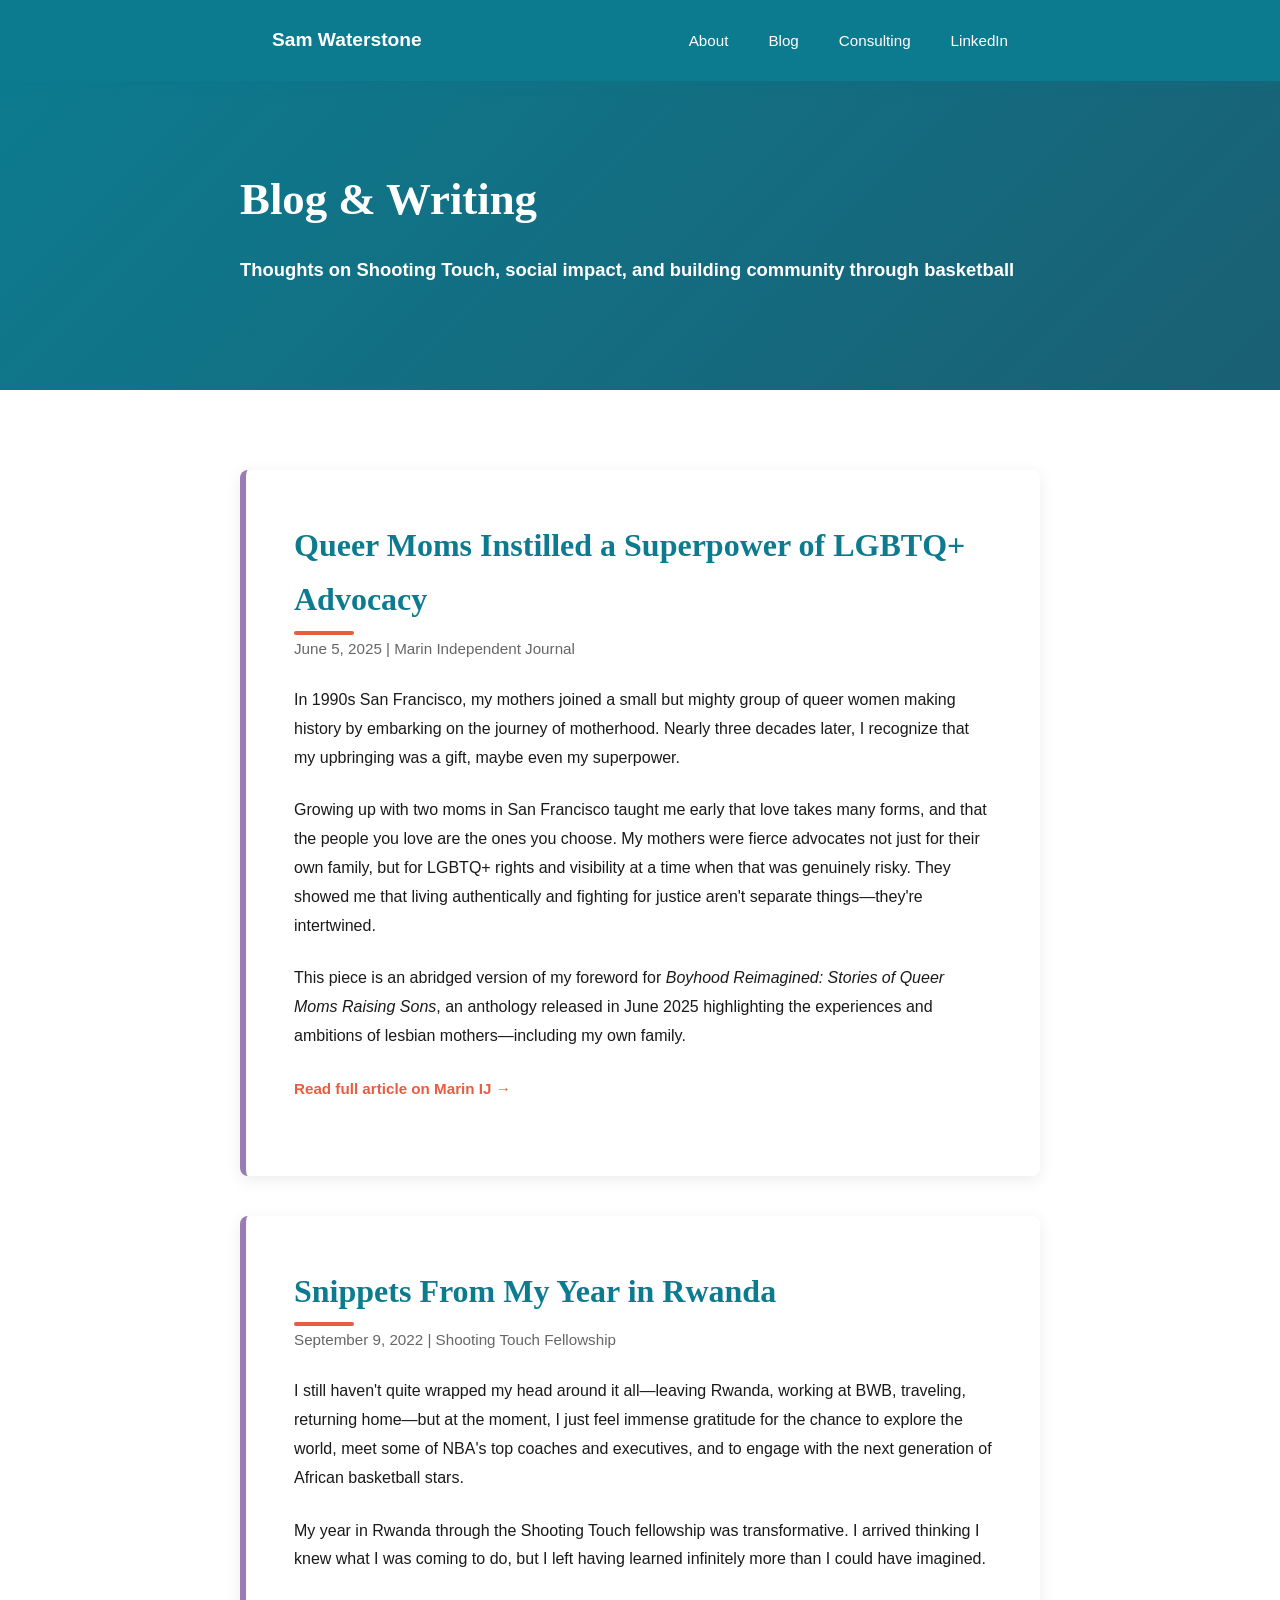
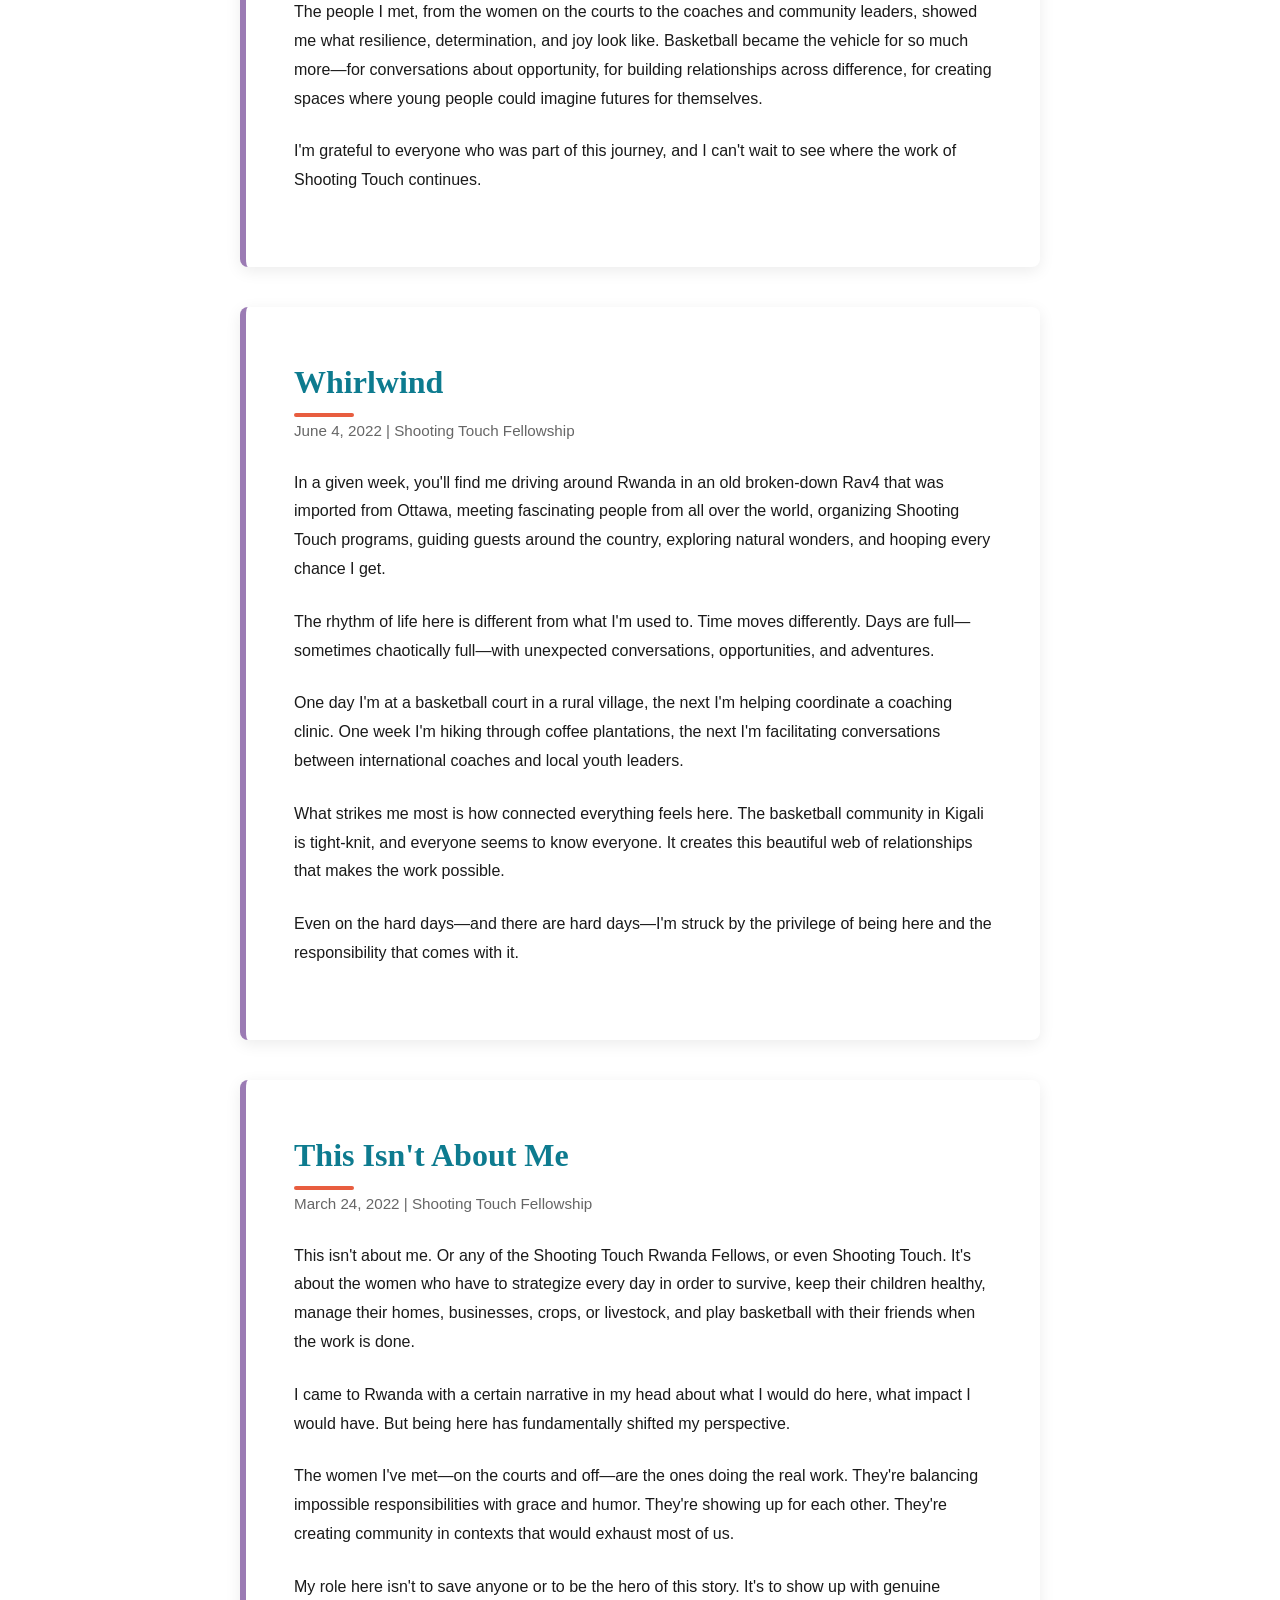
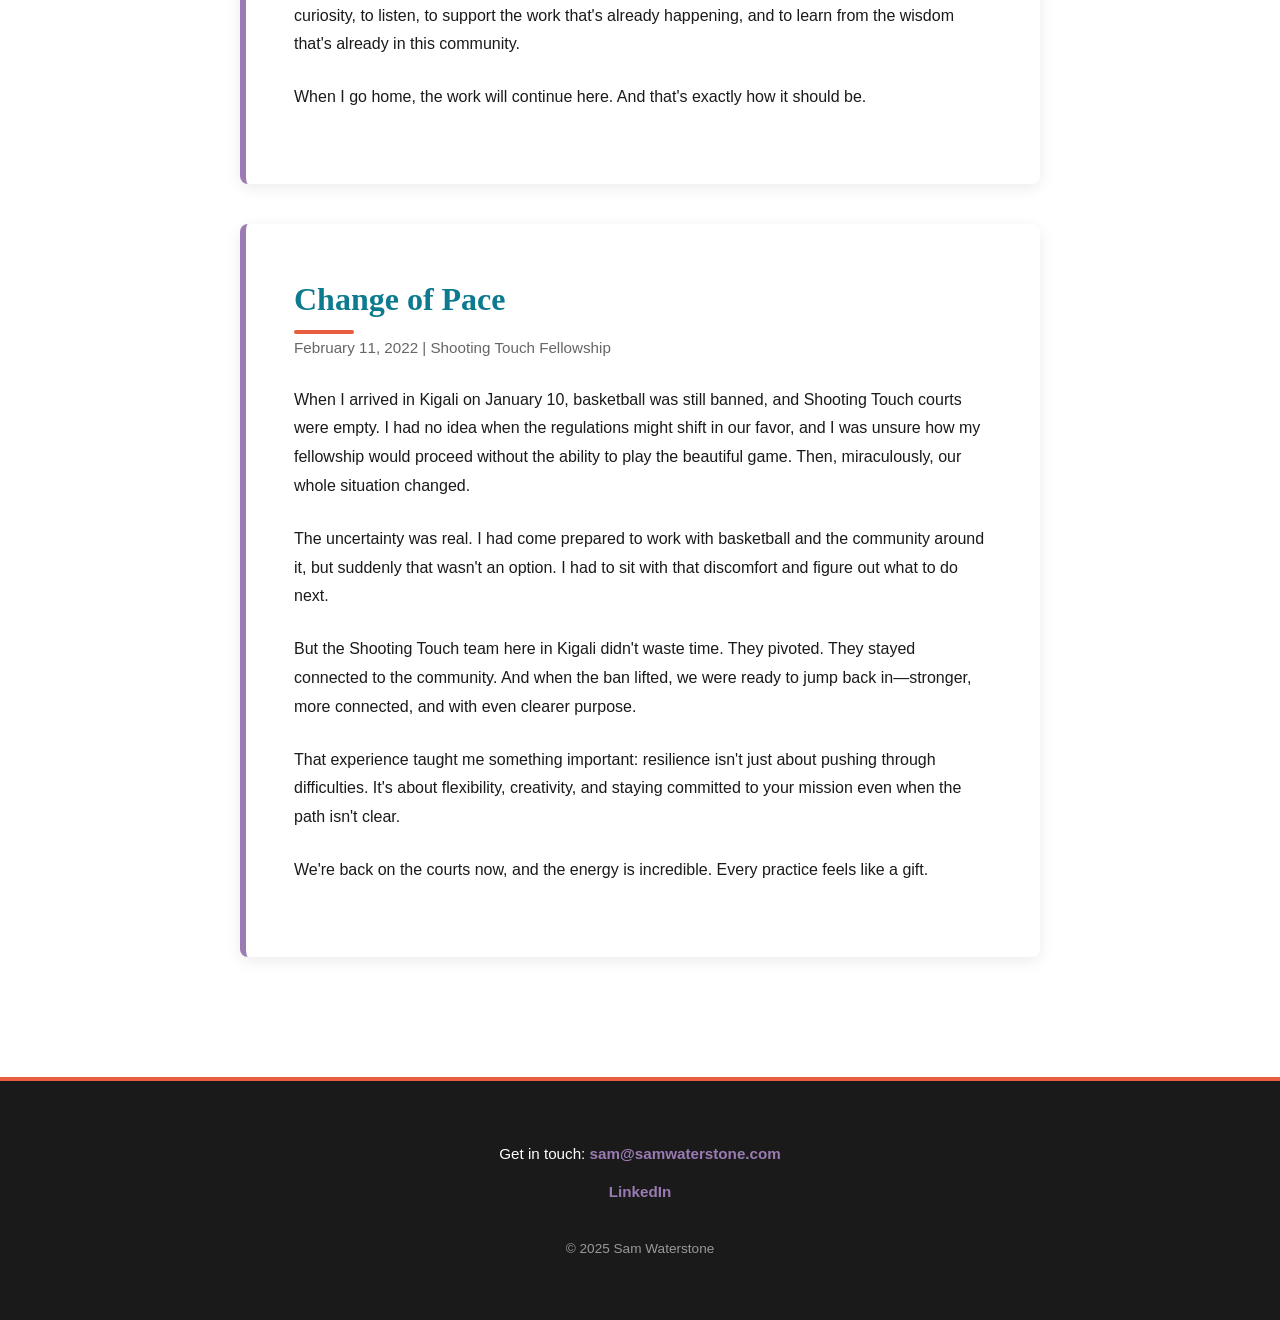
==== blog.html @ 20efb477 "Add files via upload" ====
<!DOCTYPE html>
<html lang="en">
<head>
    <meta charset="UTF-8">
    <meta name="viewport" content="width=device-width, initial-scale=1.0">
    <title>Blog | Sam Waterstone</title>
    <link rel="stylesheet" href="styles.css">
</head>
<body>
    <!-- Navigation -->
    <nav class="nav">
        <div class="nav-container">
            <a href="index.html" class="nav-logo">Sam Waterstone</a>
            <ul class="nav-menu">
                <li><a href="index.html#about">About</a></li>
                <li><a href="blog.html">Blog</a></li>
                <li><a href="index.html#consulting">Consulting</a></li>
                <li><a href="https://www.linkedin.com/in/samwaterstone/" target="_blank">LinkedIn</a></li>
            </ul>
        </div>
    </nav>

    <!-- Blog Header -->
    <section class="section blog-header">
        <div class="container">
            <h1>Blog & Writing</h1>
            <p class="section-lead">Thoughts on Shooting Touch, social impact, and building community through basketball</p>
        </div>
    </section>

    <!-- Blog Posts -->
    <section class="section writing">
        <div class="container">
            <!-- Post 1 -->
            <article class="blog-post">
                <h2>Queer Moms Instilled a Superpower of LGBTQ+ Advocacy</h2>
                <p class="article-meta">June 5, 2025 | Marin Independent Journal</p>
                <p>In 1990s San Francisco, my mothers joined a small but mighty group of queer women making history by embarking on the journey of motherhood. Nearly three decades later, I recognize that my upbringing was a gift, maybe even my superpower.</p>
                <p>Growing up with two moms in San Francisco taught me early that love takes many forms, and that the people you love are the ones you choose. My mothers were fierce advocates not just for their own family, but for LGBTQ+ rights and visibility at a time when that was genuinely risky. They showed me that living authentically and fighting for justice aren't separate things—they're intertwined.</p>
                <p>This piece is an abridged version of my foreword for <em>Boyhood Reimagined: Stories of Queer Moms Raising Sons</em>, an anthology released in June 2025 highlighting the experiences and ambitions of lesbian mothers—including my own family.</p>
                <p><a href="https://www.marinij.com/2025/06/04/marin-voice-queer-moms-instilled-a-superpower-of-lgbtq-advocacy/" target="_blank" class="read-more">Read full article on Marin IJ →</a></p>
            </article>

            <!-- Post 2 -->
            <article class="blog-post">
                <h2>Snippets From My Year in Rwanda</h2>
                <p class="article-meta">September 9, 2022 | Shooting Touch Fellowship</p>
                <p>I still haven't quite wrapped my head around it all—leaving Rwanda, working at BWB, traveling, returning home—but at the moment, I just feel immense gratitude for the chance to explore the world, meet some of NBA's top coaches and executives, and to engage with the next generation of African basketball stars.</p>
                <p>My year in Rwanda through the Shooting Touch fellowship was transformative. I arrived thinking I knew what I was coming to do, but I left having learned infinitely more than I could have imagined.</p>
                <p>The people I met, from the women on the courts to the coaches and community leaders, showed me what resilience, determination, and joy look like. Basketball became the vehicle for so much more—for conversations about opportunity, for building relationships across difference, for creating spaces where young people could imagine futures for themselves.</p>
                <p>I'm grateful to everyone who was part of this journey, and I can't wait to see where the work of Shooting Touch continues.</p>
            </article>

            <!-- Post 3 -->
            <article class="blog-post">
                <h2>Whirlwind</h2>
                <p class="article-meta">June 4, 2022 | Shooting Touch Fellowship</p>
                <p>In a given week, you'll find me driving around Rwanda in an old broken-down Rav4 that was imported from Ottawa, meeting fascinating people from all over the world, organizing Shooting Touch programs, guiding guests around the country, exploring natural wonders, and hooping every chance I get.</p>
                <p>The rhythm of life here is different from what I'm used to. Time moves differently. Days are full—sometimes chaotically full—with unexpected conversations, opportunities, and adventures.</p>
                <p>One day I'm at a basketball court in a rural village, the next I'm helping coordinate a coaching clinic. One week I'm hiking through coffee plantations, the next I'm facilitating conversations between international coaches and local youth leaders.</p>
                <p>What strikes me most is how connected everything feels here. The basketball community in Kigali is tight-knit, and everyone seems to know everyone. It creates this beautiful web of relationships that makes the work possible.</p>
                <p>Even on the hard days—and there are hard days—I'm struck by the privilege of being here and the responsibility that comes with it.</p>
            </article>

            <!-- Post 4 -->
            <article class="blog-post">
                <h2>This Isn't About Me</h2>
                <p class="article-meta">March 24, 2022 | Shooting Touch Fellowship</p>
                <p>This isn't about me. Or any of the Shooting Touch Rwanda Fellows, or even Shooting Touch. It's about the women who have to strategize every day in order to survive, keep their children healthy, manage their homes, businesses, crops, or livestock, and play basketball with their friends when the work is done.</p>
                <p>I came to Rwanda with a certain narrative in my head about what I would do here, what impact I would have. But being here has fundamentally shifted my perspective.</p>
                <p>The women I've met—on the courts and off—are the ones doing the real work. They're balancing impossible responsibilities with grace and humor. They're showing up for each other. They're creating community in contexts that would exhaust most of us.</p>
                <p>My role here isn't to save anyone or to be the hero of this story. It's to show up with genuine curiosity, to listen, to support the work that's already happening, and to learn from the wisdom that's already in this community.</p>
                <p>When I go home, the work will continue here. And that's exactly how it should be.</p>
            </article>

            <!-- Post 5 -->
            <article class="blog-post">
                <h2>Change of Pace</h2>
                <p class="article-meta">February 11, 2022 | Shooting Touch Fellowship</p>
                <p>When I arrived in Kigali on January 10, basketball was still banned, and Shooting Touch courts were empty. I had no idea when the regulations might shift in our favor, and I was unsure how my fellowship would proceed without the ability to play the beautiful game. Then, miraculously, our whole situation changed.</p>
                <p>The uncertainty was real. I had come prepared to work with basketball and the community around it, but suddenly that wasn't an option. I had to sit with that discomfort and figure out what to do next.</p>
                <p>But the Shooting Touch team here in Kigali didn't waste time. They pivoted. They stayed connected to the community. And when the ban lifted, we were ready to jump back in—stronger, more connected, and with even clearer purpose.</p>
                <p>That experience taught me something important: resilience isn't just about pushing through difficulties. It's about flexibility, creativity, and staying committed to your mission even when the path isn't clear.</p>
                <p>We're back on the courts now, and the energy is incredible. Every practice feels like a gift.</p>
            </article>
        </div>
    </section>

    <!-- Footer -->
    <footer class="footer">
        <div class="container">
            <p>Get in touch: <a href="mailto:sam@samwaterstone.com">sam@samwaterstone.com</a></p>
            <p><a href="https://www.linkedin.com/in/samwaterstone/" target="_blank">LinkedIn</a></p>
            <p class="footer-note">© 2025 Sam Waterstone</p>
        </div>
    </footer>

</body>
</html>
---- styles.css ----
* {
    margin: 0;
    padding: 0;
    box-sizing: border-box;
}

:root {
    --teal: #0D7B8F;
    --coral: #E85D3F;
    --purple: #9B7BB4;
    --navy: #1a1a1a;
    --white: #ffffff;
    --light-bg: #f5f3f8;
    --text: #1a1a1a;
    --light-gray: #666666;
}

html {
    scroll-behavior: smooth;
}

body {
    font-family: -apple-system, BlinkMacSystemFont, "Segoe UI", "Helvetica Neue", sans-serif;
    line-height: 1.7;
    color: var(--text);
    background-color: var(--white);
}

/* Navigation */
.nav {
    background: var(--teal);
    box-shadow: 0 4px 12px rgba(13, 123, 143, 0.15);
    position: sticky;
    top: 0;
    z-index: 100;
}

.nav-container {
    max-width: 800px;
    margin: 0 auto;
    padding: 1.5rem 2rem;
    display: flex;
    justify-content: space-between;
    align-items: center;
}

.nav-logo {
    font-size: 1.2rem;
    font-weight: 700;
    color: var(--white);
    text-decoration: none;
}

.nav-menu {
    display: flex;
    list-style: none;
    gap: 2.5rem;
}

.nav-menu a {
    color: var(--white);
    text-decoration: none;
    font-size: 0.95rem;
    transition: all 0.2s ease;
    font-weight: 500;
}

.nav-menu a:hover {
    color: var(--purple);
}

/* Hero Section */
.hero {
    padding: 4rem 2rem;
    background: linear-gradient(135deg, var(--light-bg) 0%, var(--white) 100%);
    text-align: center;
}

.hero-content {
    max-width: 800px;
    margin: 0 auto;
}

.hero-image {
    width: 220px;
    height: 220px;
    border-radius: 50%;
    object-fit: cover;
    margin-bottom: 2rem;
    border: 5px solid var(--teal);
    box-shadow: 0 8px 24px rgba(13, 123, 143, 0.2);
}

.hero h1 {
    font-size: 3rem;
    font-weight: 800;
    color: var(--teal);
    margin-bottom: 1rem;
    font-family: Georgia, "Times New Roman", serif;
    line-height: 1.1;
    letter-spacing: -1px;
}

.hero-subtitle {
    font-size: 1.3rem;
    color: var(--coral);
    margin: 0;
    font-weight: 600;
}

/* Sections */
.section {
    padding: 5rem 2rem;
    border-top: none;
}

.container {
    max-width: 800px;
    margin: 0 auto;
}

.section h2 {
    font-size: 2.5rem;
    font-weight: 800;
    color: var(--navy);
    margin-bottom: 0.5rem;
    font-family: Georgia, "Times New Roman", serif;
    position: relative;
    display: inline-block;
}

.section h2:after {
    content: '';
    position: absolute;
    bottom: -8px;
    left: 0;
    width: 60px;
    height: 4px;
    background: var(--coral);
    border-radius: 2px;
}

.section h3 {
    font-size: 1.5rem;
    color: var(--teal);
    margin-top: 1.5rem;
    margin-bottom: 1rem;
    font-family: Georgia, "Times New Roman", serif;
    font-weight: 700;
}

.section-lead {
    font-size: 1.2rem;
    color: var(--coral);
    margin-bottom: 1.5rem;
    font-weight: 600;
}

.section p {
    margin-bottom: 1.5rem;
    line-height: 1.8;
}

/* About Section */
.about {
    background: var(--light-bg);
}

/* Consulting Section */
.consulting {
    background: var(--white);
}

.service-list {
    list-style: none;
    margin: 1.5rem 0 2rem 0;
    display: grid;
    grid-template-columns: repeat(auto-fit, minmax(250px, 1fr));
    gap: 1rem;
}

.service-list li {
    padding: 1.25rem;
    background: var(--white);
    border-left: 4px solid var(--purple);
    border-radius: 4px;
    color: var(--text);
    font-weight: 500;
    box-shadow: 0 2px 8px rgba(0, 0, 0, 0.05);
}

/* Writing Section */
.writing {
    background: var(--white);
}

.article {
    background: var(--light-bg);
    padding: 2.5rem;
    margin-bottom: 2rem;
    border-left: 6px solid var(--coral);
    border-radius: 4px;
    box-shadow: 0 4px 12px rgba(0, 0, 0, 0.08);
    transition: all 0.3s ease;
}

.article:hover {
    transform: translateY(-4px);
    box-shadow: 0 8px 20px rgba(232, 93, 63, 0.15);
}

.article h3 {
    color: var(--teal);
    margin-top: 0;
    margin-bottom: 0.5rem;
    font-size: 1.4rem;
}

.article-meta {
    font-size: 0.9rem;
    color: var(--light-gray);
    margin-bottom: 1.25rem;
    display: block;
    font-weight: 500;
}

.article-excerpt {
    color: var(--text);
    margin-bottom: 1.25rem;
    font-style: italic;
    line-height: 1.8;
    color: #555;
}

.read-more {
    color: var(--coral);
    text-decoration: none;
    font-weight: 600;
    transition: all 0.2s ease;
    display: inline-block;
    font-size: 0.95rem;
}

.read-more:hover {
    transform: translateX(6px);
    color: var(--teal);
}

/* Footer */
.footer {
    background: var(--navy);
    padding: 3rem 2rem;
    border-top: 4px solid var(--coral);
    text-align: center;
    color: var(--white);
    font-size: 0.95rem;
}

.footer p {
    margin: 0.75rem 0;
}

.footer a {
    color: var(--purple);
    text-decoration: none;
    transition: color 0.2s ease;
    font-weight: 600;
}

.footer a:hover {
    color: var(--coral);
}

.footer-note {
    margin-top: 2rem !important;
    font-size: 0.85rem;
    color: #999;
}

/* Responsive Design */
@media (max-width: 768px) {
    .nav-menu {
        gap: 1.5rem;
        font-size: 0.9rem;
    }

    .hero h1 {
        font-size: 1.8rem;
    }

    .hero-subtitle {
        font-size: 1rem;
    }

    .section {
        padding: 3rem 2rem;
    }

    .section h2 {
        font-size: 1.5rem;
    }

    .article {
        padding: 1.5rem;
    }
}

@media (max-width: 480px) {
    .nav-container {
        flex-direction: column;
        gap: 1rem;
        padding: 1rem;
    }

    .nav-menu {
        flex-direction: column;
        gap: 1rem;
        width: 100%;
    }

    .nav-menu a {
        display: block;
        padding: 0.5rem 0;
    }

    .hero h1 {
        font-size: 1.5rem;
    }

    .hero-image {
        width: 150px;
        height: 150px;
    }
}

/* Print Styles */
@media print {
    .nav {
        display: none;
    }

    .section {
        page-break-inside: avoid;
    }
}

/* Accessibility */
@media (prefers-reduced-motion: reduce) {
    * {
        animation-duration: 0.01ms !important;
        animation-iteration-count: 1 !important;
        transition-duration: 0.01ms !important;
    }
}

/* Blog Header */
.blog-header {
    background: linear-gradient(135deg, var(--teal) 0%, #1a5f73 100%);
    color: var(--white);
}

.blog-header h1 {
    font-size: 2.8rem;
    font-weight: 800;
    margin: 0 0 1rem 0;
    font-family: Georgia, "Times New Roman", serif;
}

.blog-header .section-lead {
    color: var(--white);
    font-size: 1.15rem;
}

/* Blog Post Styling */
.blog-post {
    background: var(--white);
    padding: 3rem;
    margin-bottom: 2.5rem;
    border-radius: 8px;
    box-shadow: 0 4px 16px rgba(0, 0, 0, 0.08);
    transition: all 0.3s ease;
    border-left: 6px solid var(--purple);
}

.blog-post:hover {
    transform: translateY(-4px);
    box-shadow: 0 8px 24px rgba(13, 123, 143, 0.12);
}

.blog-post h2 {
    color: var(--teal);
    font-size: 2rem;
    font-family: Georgia, "Times New Roman", serif;
    font-weight: 800;
    margin: 0 0 0.5rem 0;
}

.blog-post .article-meta {
    color: var(--light-gray);
    font-size: 0.95rem;
    margin-bottom: 1.5rem;
}

button:focus-visible {
    outline: 2px solid var(--purple);
    outline-offset: 2px;
}
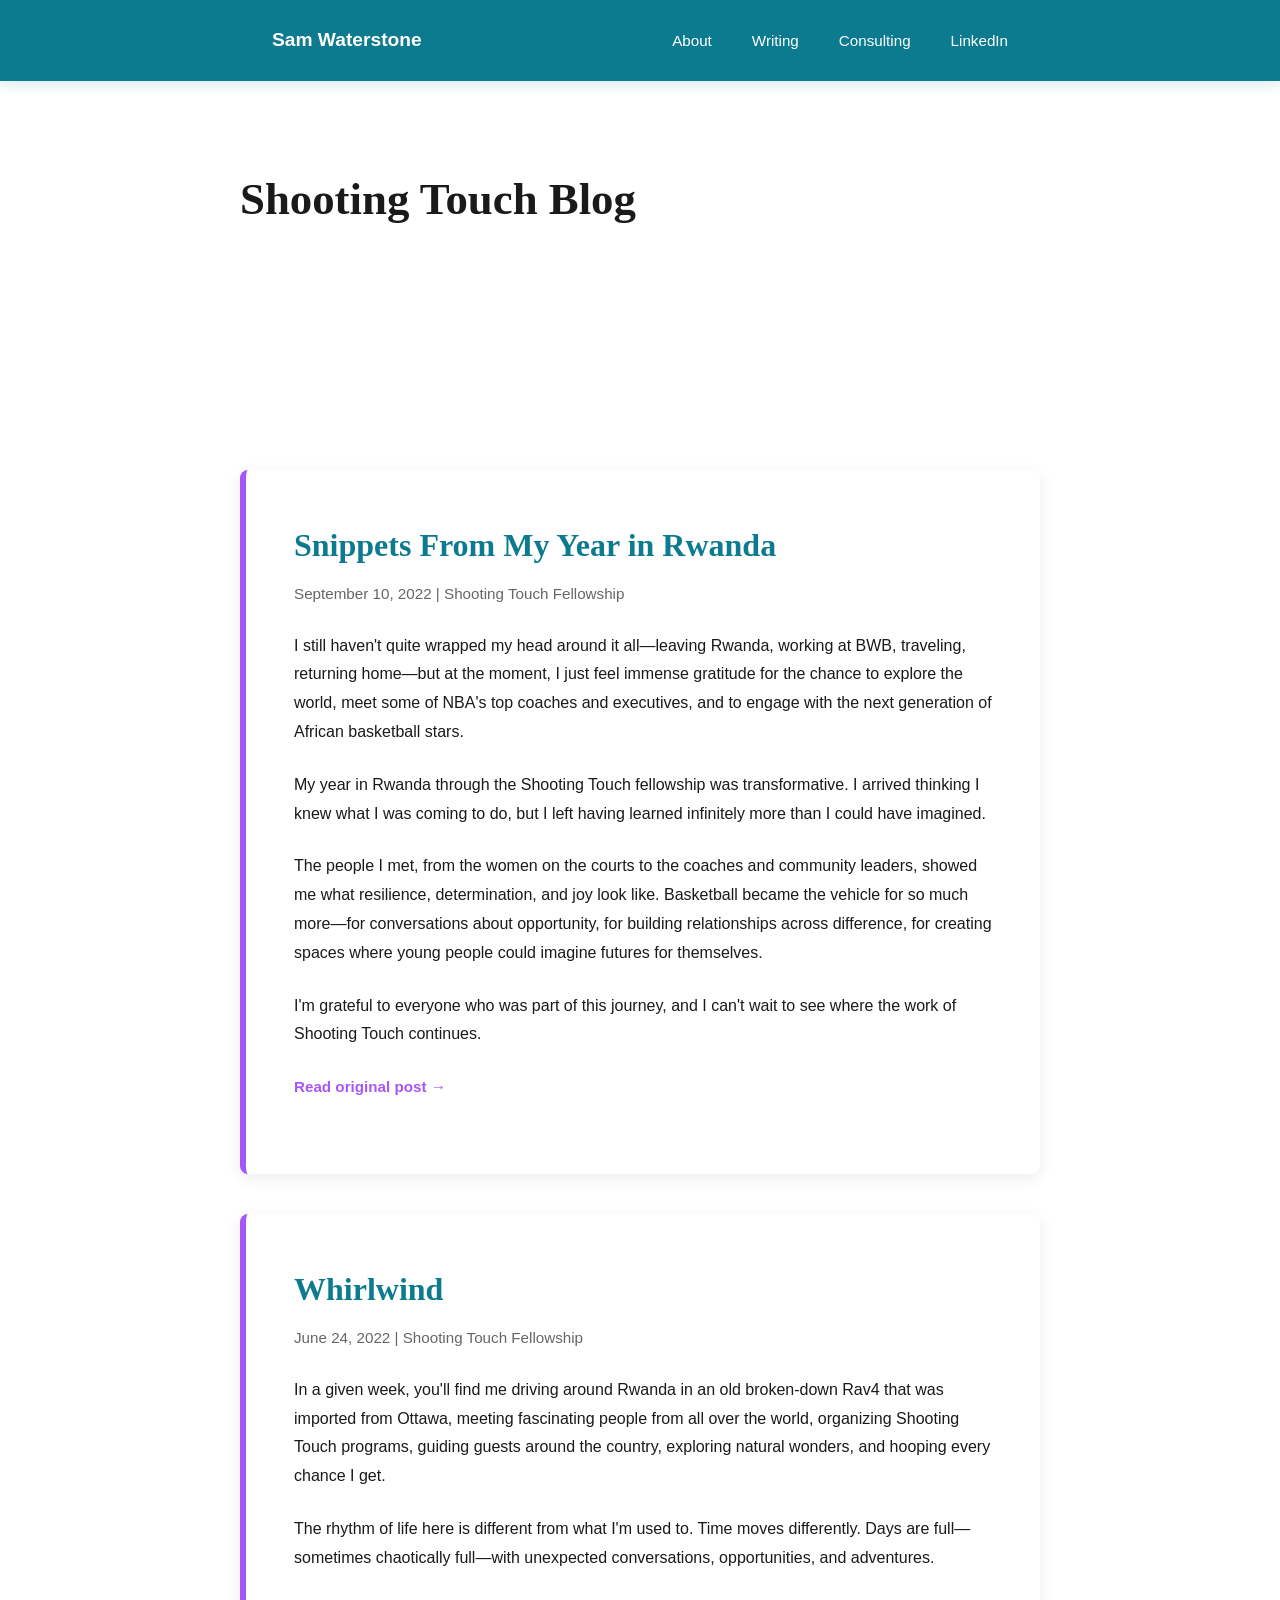
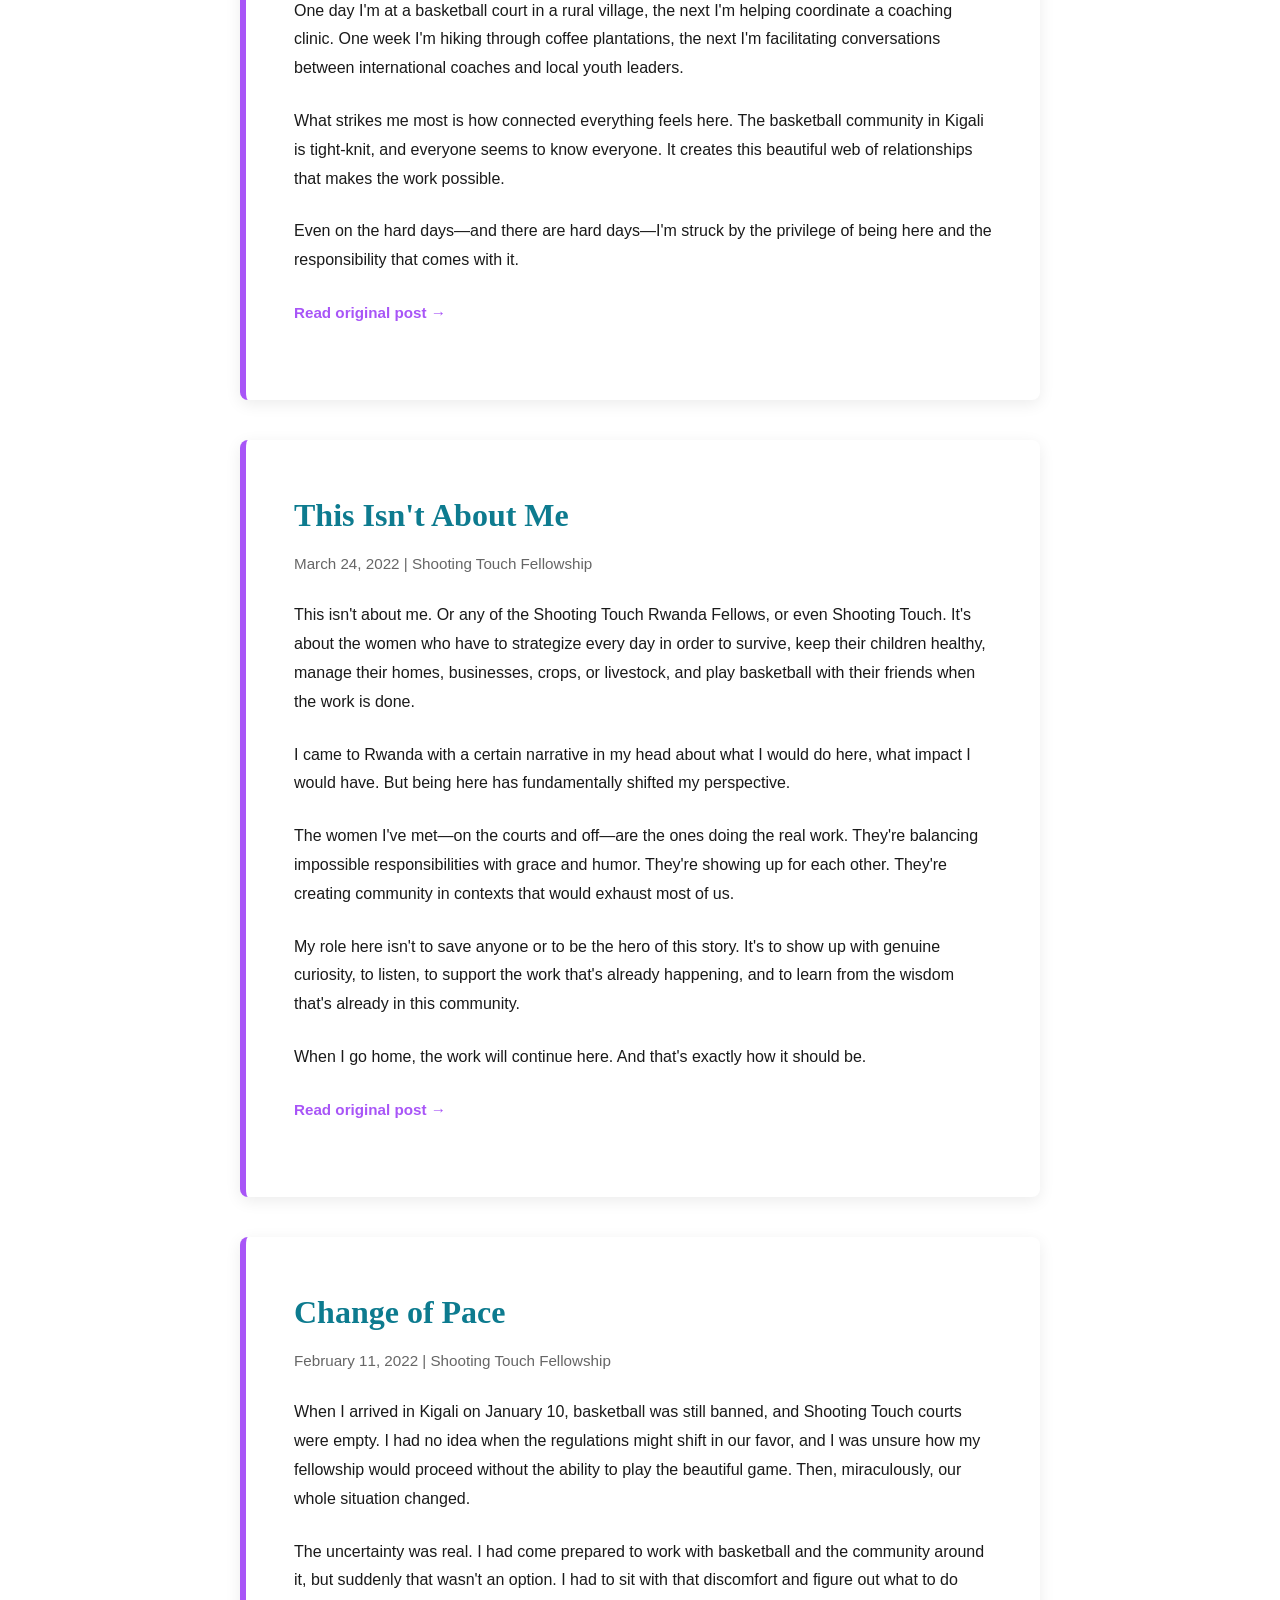
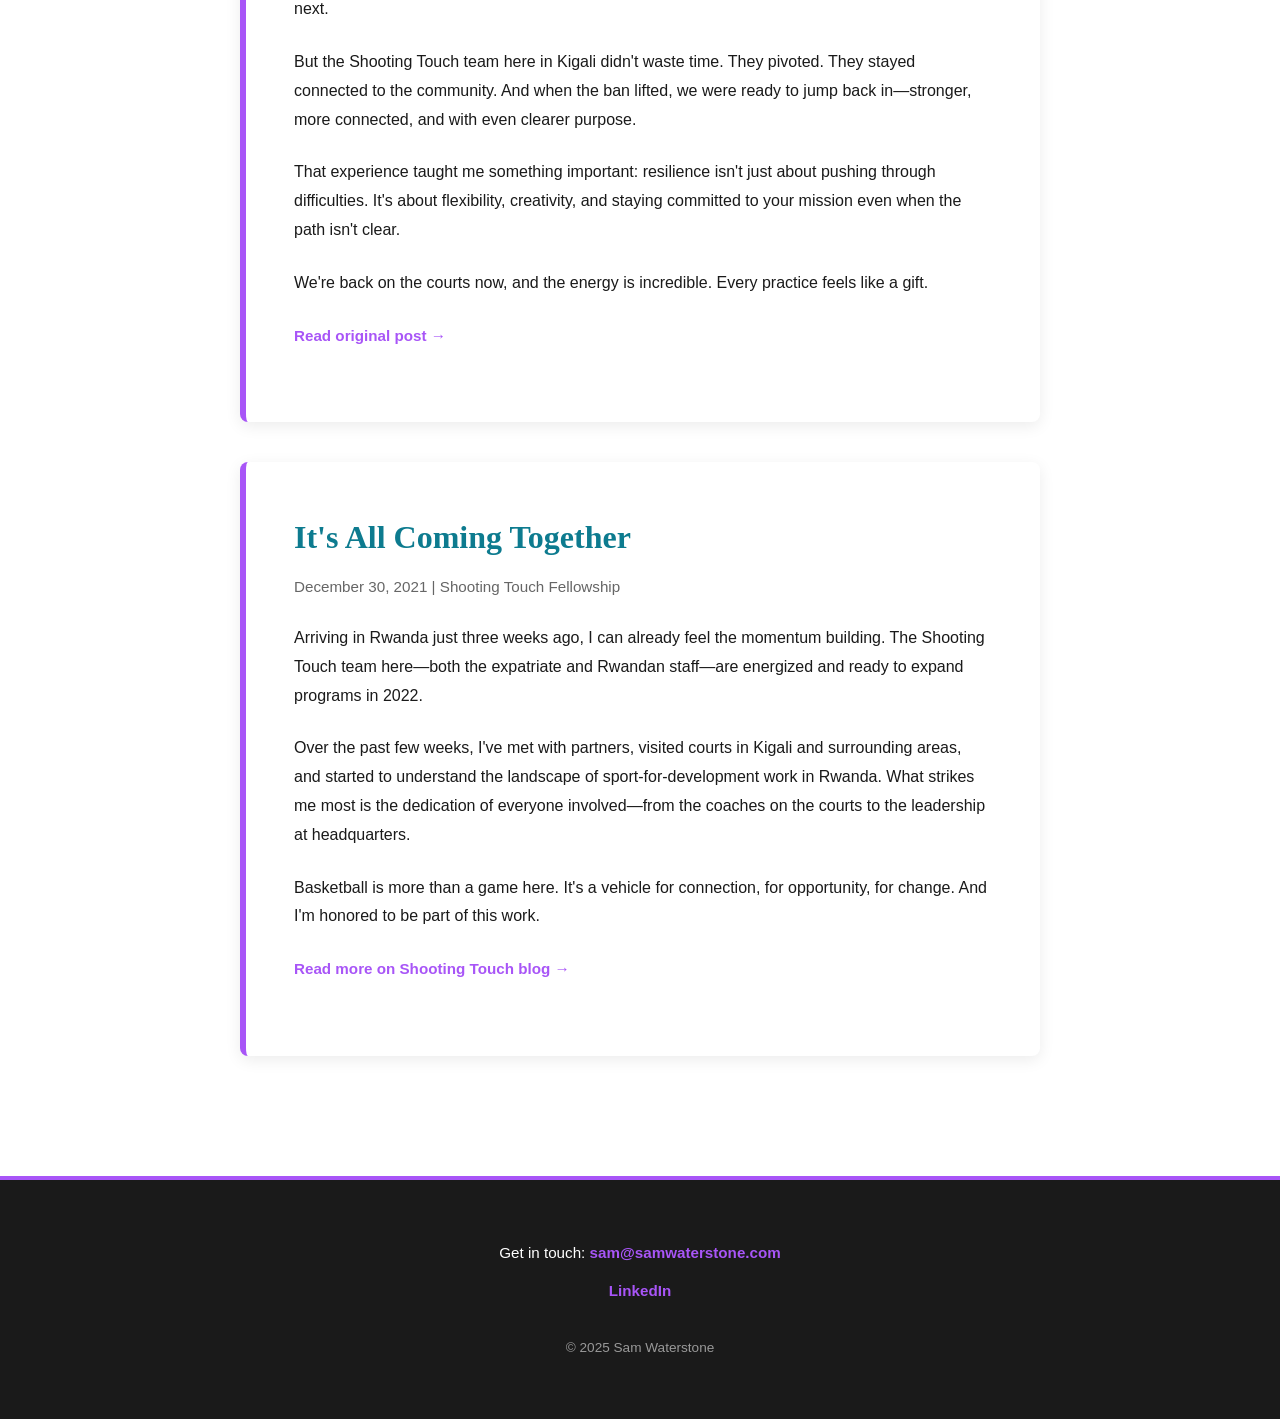
==== commit ca4c184f: "Add files via upload" ====
--- a/blog.html
+++ b/blog.html
@@ -13,7 +13,7 @@
             <a href="index.html" class="nav-logo">Sam Waterstone</a>
             <ul class="nav-menu">
                 <li><a href="index.html#about">About</a></li>
-                <li><a href="blog.html">Blog</a></li>
+                <li><a href="writing.html">Writing</a></li>
                 <li><a href="index.html#consulting">Consulting</a></li>
                 <li><a href="https://www.linkedin.com/in/samwaterstone/" target="_blank">LinkedIn</a></li>
             </ul>
@@ -23,8 +23,8 @@
     <!-- Blog Header -->
     <section class="section blog-header">
         <div class="container">
-            <h1>Blog & Writing</h1>
-            <p class="section-lead">Thoughts on Shooting Touch, social impact, and building community through basketball</p>
+            <h1>Shooting Touch Blog</h1>
+            <p class="section-lead">Reflections on sport for development, community, and basketball in Rwanda</p>
         </div>
     </section>
 
@@ -33,36 +33,28 @@
         <div class="container">
             <!-- Post 1 -->
             <article class="blog-post">
-                <h2>Queer Moms Instilled a Superpower of LGBTQ+ Advocacy</h2>
-                <p class="article-meta">June 5, 2025 | Marin Independent Journal</p>
-                <p>In 1990s San Francisco, my mothers joined a small but mighty group of queer women making history by embarking on the journey of motherhood. Nearly three decades later, I recognize that my upbringing was a gift, maybe even my superpower.</p>
-                <p>Growing up with two moms in San Francisco taught me early that love takes many forms, and that the people you love are the ones you choose. My mothers were fierce advocates not just for their own family, but for LGBTQ+ rights and visibility at a time when that was genuinely risky. They showed me that living authentically and fighting for justice aren't separate things—they're intertwined.</p>
-                <p>This piece is an abridged version of my foreword for <em>Boyhood Reimagined: Stories of Queer Moms Raising Sons</em>, an anthology released in June 2025 highlighting the experiences and ambitions of lesbian mothers—including my own family.</p>
-                <p><a href="https://www.marinij.com/2025/06/04/marin-voice-queer-moms-instilled-a-superpower-of-lgbtq-advocacy/" target="_blank" class="read-more">Read full article on Marin IJ →</a></p>
+                <h2>Snippets From My Year in Rwanda</h2>
+                <p class="article-meta">September 10, 2022 | Shooting Touch Fellowship</p>
+                <p>I still haven't quite wrapped my head around it all—leaving Rwanda, working at BWB, traveling, returning home—but at the moment, I just feel immense gratitude for the chance to explore the world, meet some of NBA's top coaches and executives, and to engage with the next generation of African basketball stars.</p>
+                <p>My year in Rwanda through the Shooting Touch fellowship was transformative. I arrived thinking I knew what I was coming to do, but I left having learned infinitely more than I could have imagined.</p>
+                <p>The people I met, from the women on the courts to the coaches and community leaders, showed me what resilience, determination, and joy look like. Basketball became the vehicle for so much more—for conversations about opportunity, for building relationships across difference, for creating spaces where young people could imagine futures for themselves.</p>
+                <p>I'm grateful to everyone who was part of this journey, and I can't wait to see where the work of Shooting Touch continues.</p>
+                <p><a href="https://shootingtouch.wordpress.com/2022/09/09/snippets-from-my-year-in-rwanda/" target="_blank" class="read-more">Read original post →</a></p>
             </article>
 
             <!-- Post 2 -->
             <article class="blog-post">
-                <h2>Snippets From My Year in Rwanda</h2>
-                <p class="article-meta">September 9, 2022 | Shooting Touch Fellowship</p>
-                <p>I still haven't quite wrapped my head around it all—leaving Rwanda, working at BWB, traveling, returning home—but at the moment, I just feel immense gratitude for the chance to explore the world, meet some of NBA's top coaches and executives, and to engage with the next generation of African basketball stars.</p>
-                <p>My year in Rwanda through the Shooting Touch fellowship was transformative. I arrived thinking I knew what I was coming to do, but I left having learned infinitely more than I could have imagined.</p>
-                <p>The people I met, from the women on the courts to the coaches and community leaders, showed me what resilience, determination, and joy look like. Basketball became the vehicle for so much more—for conversations about opportunity, for building relationships across difference, for creating spaces where young people could imagine futures for themselves.</p>
-                <p>I'm grateful to everyone who was part of this journey, and I can't wait to see where the work of Shooting Touch continues.</p>
-            </article>
-
-            <!-- Post 3 -->
-            <article class="blog-post">
                 <h2>Whirlwind</h2>
-                <p class="article-meta">June 4, 2022 | Shooting Touch Fellowship</p>
+                <p class="article-meta">June 24, 2022 | Shooting Touch Fellowship</p>
                 <p>In a given week, you'll find me driving around Rwanda in an old broken-down Rav4 that was imported from Ottawa, meeting fascinating people from all over the world, organizing Shooting Touch programs, guiding guests around the country, exploring natural wonders, and hooping every chance I get.</p>
                 <p>The rhythm of life here is different from what I'm used to. Time moves differently. Days are full—sometimes chaotically full—with unexpected conversations, opportunities, and adventures.</p>
                 <p>One day I'm at a basketball court in a rural village, the next I'm helping coordinate a coaching clinic. One week I'm hiking through coffee plantations, the next I'm facilitating conversations between international coaches and local youth leaders.</p>
                 <p>What strikes me most is how connected everything feels here. The basketball community in Kigali is tight-knit, and everyone seems to know everyone. It creates this beautiful web of relationships that makes the work possible.</p>
                 <p>Even on the hard days—and there are hard days—I'm struck by the privilege of being here and the responsibility that comes with it.</p>
+                <p><a href="https://shootingtouch.wordpress.com/2022/06/04/whirlwind/" target="_blank" class="read-more">Read original post →</a></p>
             </article>
 
-            <!-- Post 4 -->
+            <!-- Post 3 -->
             <article class="blog-post">
                 <h2>This Isn't About Me</h2>
                 <p class="article-meta">March 24, 2022 | Shooting Touch Fellowship</p>
@@ -71,9 +63,10 @@
                 <p>The women I've met—on the courts and off—are the ones doing the real work. They're balancing impossible responsibilities with grace and humor. They're showing up for each other. They're creating community in contexts that would exhaust most of us.</p>
                 <p>My role here isn't to save anyone or to be the hero of this story. It's to show up with genuine curiosity, to listen, to support the work that's already happening, and to learn from the wisdom that's already in this community.</p>
                 <p>When I go home, the work will continue here. And that's exactly how it should be.</p>
+                <p><a href="https://shootingtouch.wordpress.com/2022/03/24/this-isnt-about-me/" target="_blank" class="read-more">Read original post →</a></p>
             </article>
 
-            <!-- Post 5 -->
+            <!-- Post 4 -->
             <article class="blog-post">
                 <h2>Change of Pace</h2>
                 <p class="article-meta">February 11, 2022 | Shooting Touch Fellowship</p>
@@ -82,6 +75,17 @@
                 <p>But the Shooting Touch team here in Kigali didn't waste time. They pivoted. They stayed connected to the community. And when the ban lifted, we were ready to jump back in—stronger, more connected, and with even clearer purpose.</p>
                 <p>That experience taught me something important: resilience isn't just about pushing through difficulties. It's about flexibility, creativity, and staying committed to your mission even when the path isn't clear.</p>
                 <p>We're back on the courts now, and the energy is incredible. Every practice feels like a gift.</p>
+                <p><a href="https://shootingtouch.wordpress.com/2022/02/11/change-of-pace/" target="_blank" class="read-more">Read original post →</a></p>
+            </article>
+
+            <!-- Post 5 -->
+            <article class="blog-post">
+                <h2>It's All Coming Together</h2>
+                <p class="article-meta">December 30, 2021 | Shooting Touch Fellowship</p>
+                <p>Arriving in Rwanda just three weeks ago, I can already feel the momentum building. The Shooting Touch team here—both the expatriate and Rwandan staff—are energized and ready to expand programs in 2022.</p>
+                <p>Over the past few weeks, I've met with partners, visited courts in Kigali and surrounding areas, and started to understand the landscape of sport-for-development work in Rwanda. What strikes me most is the dedication of everyone involved—from the coaches on the courts to the leadership at headquarters.</p>
+                <p>Basketball is more than a game here. It's a vehicle for connection, for opportunity, for change. And I'm honored to be part of this work.</p>
+                <p><a href="https://shootingtouch.wordpress.com/" target="_blank" class="read-more">Read more on Shooting Touch blog →</a></p>
             </article>
         </div>
     </section>
--- a/styles.css
+++ b/styles.css
@@ -6,8 +6,8 @@
 
 :root {
     --teal: #0D7B8F;
+    --purple: #A855F7;
     --coral: #E85D3F;
-    --purple: #9B7BB4;
     --navy: #1a1a1a;
     --white: #ffffff;
     --light-bg: #f5f3f8;
@@ -71,41 +71,77 @@
 
 /* Hero Section */
 .hero {
-    padding: 4rem 2rem;
-    background: linear-gradient(135deg, var(--light-bg) 0%, var(--white) 100%);
+    padding: 5rem 2rem;
+    background: linear-gradient(135deg, #0D7B8F 0%, #1a5f73 50%, #E85D3F 100%);
     text-align: center;
+    position: relative;
+    overflow: hidden;
+}
+
+.hero::before {
+    content: '';
+    position: absolute;
+    top: -50%;
+    right: -10%;
+    width: 400px;
+    height: 400px;
+    background: rgba(255, 255, 255, 0.05);
+    border-radius: 50%;
+    pointer-events: none;
 }
 
 .hero-content {
-    max-width: 800px;
+    max-width: 900px;
     margin: 0 auto;
+    position: relative;
+    z-index: 1;
 }
 
 .hero-image {
-    width: 220px;
-    height: 220px;
+    width: 320px;
+    height: 320px;
     border-radius: 50%;
     object-fit: cover;
-    margin-bottom: 2rem;
-    border: 5px solid var(--teal);
-    box-shadow: 0 8px 24px rgba(13, 123, 143, 0.2);
+    margin-bottom: 2.5rem;
+    border: 6px solid var(--white);
+    box-shadow: 0 12px 40px rgba(0, 0, 0, 0.25);
+    transition: transform 0.3s ease;
+}
+
+.hero-image:hover {
+    transform: scale(1.02);
 }
 
 .hero h1 {
-    font-size: 3rem;
+    font-size: 3.2rem;
     font-weight: 800;
-    color: var(--teal);
-    margin-bottom: 1rem;
+    color: var(--white);
+    margin-bottom: 0.5rem;
     font-family: Georgia, "Times New Roman", serif;
     line-height: 1.1;
     letter-spacing: -1px;
+    position: relative;
+    display: inline-block;
+}
+
+.hero h1::after {
+    content: '';
+    position: absolute;
+    bottom: -12px;
+    left: 50%;
+    transform: translateX(-50%);
+    width: 120px;
+    height: 5px;
+    background: var(--purple);
+    border-radius: 3px;
 }
 
 .hero-subtitle {
-    font-size: 1.3rem;
-    color: var(--coral);
-    margin: 0;
-    font-weight: 600;
+    font-size: 1.35rem;
+    color: var(--white);
+    margin: 2rem 0 0 0;
+    font-weight: 500;
+    letter-spacing: 0.3px;
 }
 
 /* Sections */
@@ -123,21 +159,10 @@
     font-size: 2.5rem;
     font-weight: 800;
     color: var(--navy);
-    margin-bottom: 0.5rem;
+    margin-bottom: 2rem;
     font-family: Georgia, "Times New Roman", serif;
     position: relative;
     display: inline-block;
-}
-
-.section h2:after {
-    content: '';
-    position: absolute;
-    bottom: -8px;
-    left: 0;
-    width: 60px;
-    height: 4px;
-    background: var(--coral);
-    border-radius: 2px;
 }
 
 .section h3 {
@@ -161,9 +186,10 @@
     line-height: 1.8;
 }
 
-/* About Section */
-.about {
-    background: var(--light-bg);
+.about-page h2 {
+    font-size: 1.8rem;
+    margin-top: 2rem;
+    margin-bottom: 1rem;
 }
 
 /* Consulting Section */
@@ -171,7 +197,35 @@
     background: var(--white);
 }
 
-.service-list {
+.service-item {
+    background: var(--light-bg);
+    padding: 1.5rem;
+    margin-bottom: 1.5rem;
+    border-left: 4px solid var(--purple);
+    border-radius: 4px;
+}
+
+.service-item h4 {
+    color: var(--teal);
+    margin: 0 0 0.5rem 0;
+    font-size: 1.1rem;
+    font-weight: 700;
+}
+
+.service-item h4 a {
+    color: var(--teal);
+    text-decoration: none;
+}
+
+.service-item h4 a:hover {
+    text-decoration: underline;
+}
+
+.service-item p {
+    margin: 0.5rem 0 1rem 0;
+    color: var(--text);
+    line-height: 1.7;
+}
     list-style: none;
     margin: 1.5rem 0 2rem 0;
     display: grid;
@@ -198,7 +252,7 @@
     background: var(--light-bg);
     padding: 2.5rem;
     margin-bottom: 2rem;
-    border-left: 6px solid var(--coral);
+    border-left: 6px solid var(--purple);
     border-radius: 4px;
     box-shadow: 0 4px 12px rgba(0, 0, 0, 0.08);
     transition: all 0.3s ease;
@@ -206,7 +260,7 @@
 
 .article:hover {
     transform: translateY(-4px);
-    box-shadow: 0 8px 20px rgba(232, 93, 63, 0.15);
+    box-shadow: 0 8px 20px rgba(168, 85, 247, 0.2);
 }
 
 .article h3 {
@@ -233,7 +287,7 @@
 }
 
 .read-more {
-    color: var(--coral);
+    color: var(--purple);
     text-decoration: none;
     font-weight: 600;
     transition: all 0.2s ease;
@@ -250,7 +304,7 @@
 .footer {
     background: var(--navy);
     padding: 3rem 2rem;
-    border-top: 4px solid var(--coral);
+    border-top: 4px solid var(--purple);
     text-align: center;
     color: var(--white);
     font-size: 0.95rem;
@@ -268,7 +322,7 @@
 }
 
 .footer a:hover {
-    color: var(--coral);
+    color: var(--white);
 }
 
 .footer-note {
@@ -353,10 +407,22 @@
     }
 }
 
-/* Blog Header */
-.blog-header {
-    background: linear-gradient(135deg, var(--teal) 0%, #1a5f73 100%);
-    color: var(--white);
+/* Writing Header */
+.writing-header {
+    background: linear-gradient(135deg, var(--purple) 0%, #8b5cf6 100%);
+    color: var(--white);
+}
+
+.writing-header h1 {
+    font-size: 2.8rem;
+    font-weight: 800;
+    margin: 0 0 1rem 0;
+    font-family: Georgia, "Times New Roman", serif;
+}
+
+.writing-header .section-lead {
+    color: var(--white);
+    font-size: 1.15rem;
 }
 
 .blog-header h1 {
@@ -405,3 +471,8 @@
     outline: 2px solid var(--purple);
     outline-offset: 2px;
 }
+
+a:focus-visible {
+    outline: 2px solid var(--purple);
+    outline-offset: 2px;
+}
